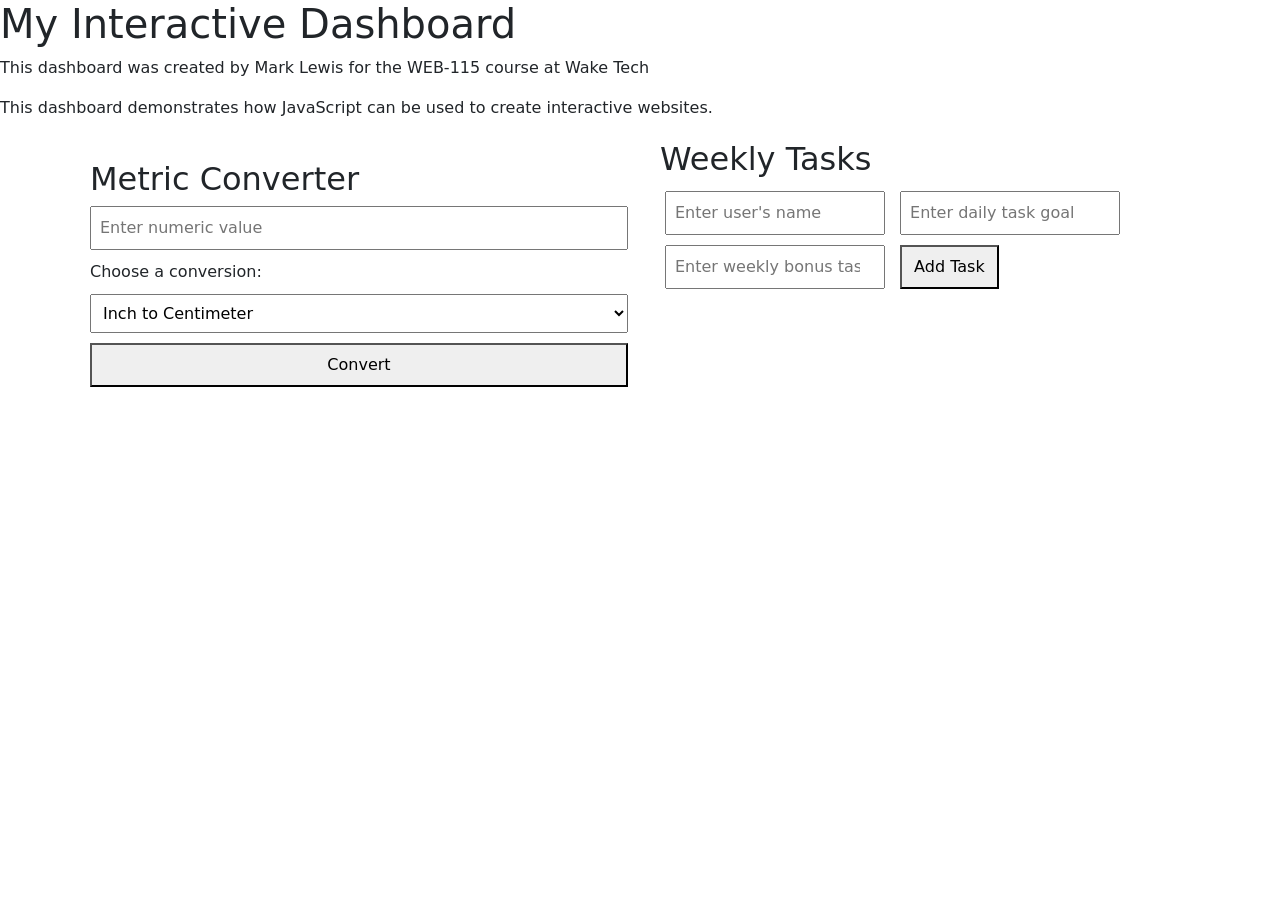
==== index.html @ 79c89e6d "Updated headers" ====
<!DOCTYPE html>
<html lang="en">
<head>
    <meta charset="UTF-8">
    <meta name="viewport" content="width=device-width, initial-scale=1.0">
    <title>Document</title>
    <link rel="stylesheet" href="css/style.css">
    
     <!-- Bootstrap  -->
    <link href="https://cdn.jsdelivr.net/npm/bootstrap@5.3.8/dist/css/bootstrap.min.css" 
    rel="stylesheet" integrity="sha384-sRIl4kxILFvY47J16cr9ZwB07vP4J8+LH7qKQnuqkuIAvNWLzeN8tE5YBujZqJLB" 
    crossorigin="anonymous">
     <script defer src="https://cdn.jsdelivr.net/npm/bootstrap@5.3.8/dist/js/bootstrap.bundle.min.js" 
     integrity="sha384-FKyoEForCGlyvwx9Hj09JcYn3nv7wiPVlz7YYwJrWVcXK/BmnVDxM+D2scQbITxI" 
     crossorigin="anonymous"></script>
</head>
<body>
    <h1>My Interactive Dashboard</h1>
    <p>This dashboard was created by Mark Lewis for the WEB-115 course at Wake Tech</p>
    <script>document.write("This dashboard demonstrates how JavaScript can be used to create interactive websites.")
    
   </script>
    <noscript> "Unfortunately, your web browser does not support JavaScript." </noscript>
     <div class="container">
    <div class="row">

        <div class="col" id="metric-converter">
            <h2 class="heading">Metric Converter</h2>
            <form id="metric-converter-form">
        <input type="number" id="number-input" placeholder="Enter numeric value">
        <label for="metric-imperial">Choose a conversion:</label>
        <select id="metric-imperial" name="units">
        <option value="inch to centimeter">Inch to Centimeter</option>
        <option value="foot to centimeter">Foot to Centimeter</option>
        <option value="yard to meter">Yard to Meter</option>
        <option value="mile to kilometer">Mile to Kilometer</option>
        <option value="centimeter to inch">Centimeter to Inch</option>
        <option value="centimeter to foot">Centimeter to Foot</option>
        <option value="meter to yard">Meter to Yard</option>
        <option value="kilometer to mile">Kilometer to Mile</option>
</select>
        <button id="convert-btn" type="submit">Convert</button>

    </form>
        <p id="result"></p>
        <script src="js/metric-converter.js"></script>
    </div>

  



        <div class="col" id="weekly-tasks">
            <h2 class="heading">Weekly Tasks</h2>
    <form id="task-form">
        <input type="text" id="name-input" placeholder="Enter user's name">
        <input type="number" id="taskgoal-input" placeholder="Enter daily task goal">
        <input type="number" id="weeklybonustasks-input" placeholder="Enter weekly bonus tasks">
        <button id="goal-btn" type="submit">Add Task</button>
    </form>

    <p id="goal-message"></p>

    <script src="js/task-manager.js"></script>

    </div>
        <!-- Dashboard Content -->
    </div>
</div>
</body>
</html>
---- css/style.css ----
#weekly-tasks {
    margin-top: 20px;
}

#weekly-tasks input {
    margin: 5px;
    padding: 8px;
}

#goal-btn {
    margin: 5px;
    padding: 8px 12px;
}

#metric-converter {
    padding: 20px;
    margin-top: 20px;
}

#metric-converter form {
    display: flex;
    flex-direction: column;
    gap: 10px;
}

#metric-converter input,
#metric-converter select,
#metric-converter button {
    padding: 8px;
}

#result {
    margin-top: 15px;
    font-weight: bold;
}
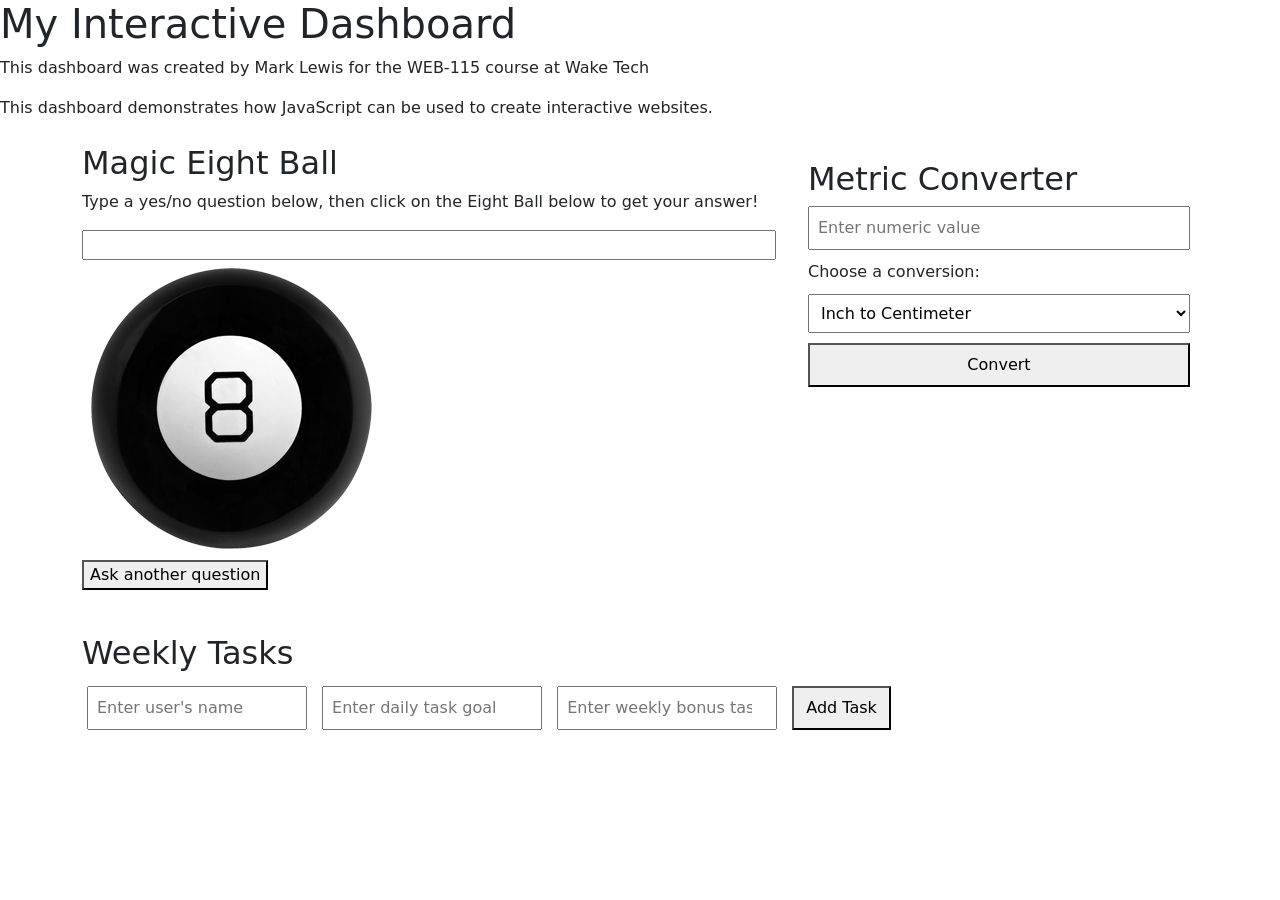
==== commit 1c5b72ca: "Merge branch 'main' of https://github.com/LewisMA1224/interactive-dashboard" ====
--- a/index.html
+++ b/index.html
@@ -3,7 +3,7 @@
 <head>
     <meta charset="UTF-8">
     <meta name="viewport" content="width=device-width, initial-scale=1.0">
-    <title>Document</title>
+    <title>Interactive Dashboard</title>
     <link rel="stylesheet" href="css/style.css">
     
      <!-- Bootstrap  -->
@@ -24,21 +24,38 @@
      <div class="container">
     <div class="row">
 
+<div class="col" id="magic-eight-ball">
+     <script src="js/magic-eight-ball.js" defer></script>﻿
+     <link rel="stylesheet" href="css/magic-eight-ball.css">
+     <h2 class="heading">Magic Eight Ball</h2>
+      <form>
+       <p>Type a yes/no question below, then click on the Eight Ball below to get your answer!</p>
+       <input id="question" name="question" size="80">
+       <div id="magicEightBall">
+        <div id="circle"></div>
+        <img id="ball" src="img/magic-eight-ball.png"/>
+       </div>
+       <button id="reset" name="reset" type="reset">Ask another question</button>
+      </form>
+      <br>
+   </div>
+
+
         <div class="col" id="metric-converter">
             <h2 class="heading">Metric Converter</h2>
             <form id="metric-converter-form">
         <input type="number" id="number-input" placeholder="Enter numeric value">
         <label for="metric-imperial">Choose a conversion:</label>
         <select id="metric-imperial" name="units">
-        <option value="inch to centimeter">Inch to Centimeter</option>
-        <option value="foot to centimeter">Foot to Centimeter</option>
-        <option value="yard to meter">Yard to Meter</option>
-        <option value="mile to kilometer">Mile to Kilometer</option>
-        <option value="centimeter to inch">Centimeter to Inch</option>
-        <option value="centimeter to foot">Centimeter to Foot</option>
-        <option value="meter to yard">Meter to Yard</option>
-        <option value="kilometer to mile">Kilometer to Mile</option>
-</select>
+        <option value="inch-to-centimeter">Inch to Centimeter</option>
+        <option value="foot-to-centimeter">Foot to Centimeter</option>
+        <option value="yard-to-meter">Yard to Meter</option>
+        <option value="mile-to-kilometer">Mile to Kilometer</option>
+        <option value="centimeter-to-inch">Centimeter to Inch</option>
+        <option value="centimeter-to-foot">Centimeter to Foot</option>
+        <option value="meter-to-yard">Meter to Yard</option>
+        <option value="kilometer-to-mile">Kilometer to Mile</option>
+        </select>
         <button id="convert-btn" type="submit">Convert</button>
 
     </form>
@@ -68,4 +85,4 @@
     </div>
 </div>
 </body>
-</html>+</html>
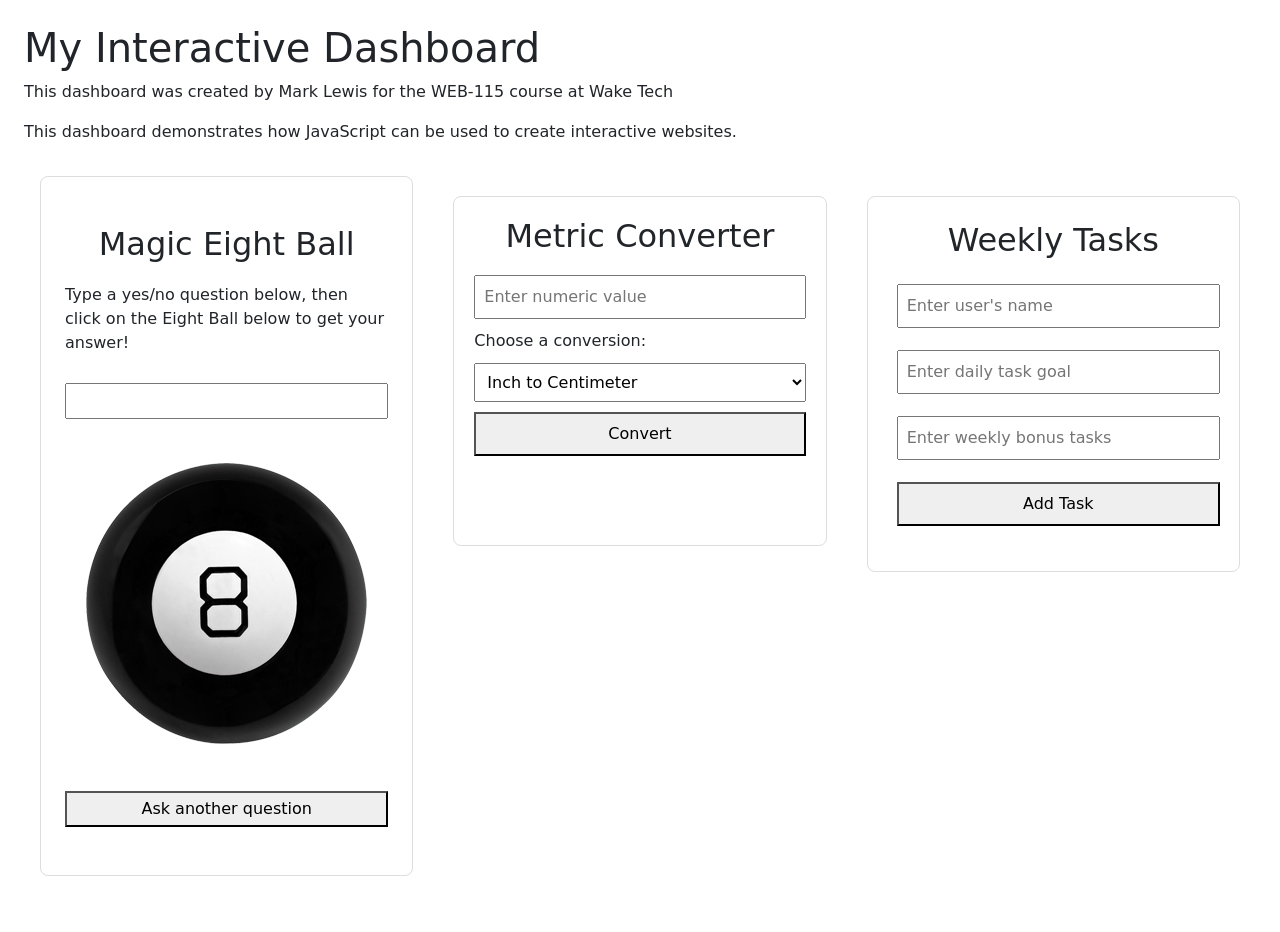
==== commit 350c5294: "Update Bootstrap CSS placement in <head>" ====
--- a/index.html
+++ b/index.html
@@ -4,12 +4,13 @@
     <meta charset="UTF-8">
     <meta name="viewport" content="width=device-width, initial-scale=1.0">
     <title>Interactive Dashboard</title>
-    <link rel="stylesheet" href="css/style.css">
-    
-     <!-- Bootstrap  -->
+    <!-- Bootstrap  -->
     <link href="https://cdn.jsdelivr.net/npm/bootstrap@5.3.8/dist/css/bootstrap.min.css" 
     rel="stylesheet" integrity="sha384-sRIl4kxILFvY47J16cr9ZwB07vP4J8+LH7qKQnuqkuIAvNWLzeN8tE5YBujZqJLB" 
     crossorigin="anonymous">
+    <link rel="stylesheet" href="css/style.css">
+    
+     
      <script defer src="https://cdn.jsdelivr.net/npm/bootstrap@5.3.8/dist/js/bootstrap.bundle.min.js" 
      integrity="sha384-FKyoEForCGlyvwx9Hj09JcYn3nv7wiPVlz7YYwJrWVcXK/BmnVDxM+D2scQbITxI" 
      crossorigin="anonymous"></script>
--- a/css/style.css
+++ b/css/style.css
@@ -32,4 +32,66 @@
 #result {
     margin-top: 15px;
     font-weight: bold;
+}
+
+body {
+    margin: 0;
+    padding: 1.5rem;
+}
+
+.container {
+    max-width: 1200px;
+    margin: 2rem auto;
+}
+
+.row {
+    display: grid;
+    grid-template-columns: repeat(3, 1fr);
+    gap: 2.5rem;
+    align-items: start;
+}
+
+.col {
+    padding: 1.5rem;
+    border: 1px solid #ddd;
+    border-radius: 8px;
+    min-height: 350px;
+}
+
+.heading {
+    margin-bottom: 1.25rem;
+    text-align: center;
+}
+
+form {
+    display: flex;
+    flex-direction: column;
+    gap: 0.75rem;
+}
+
+input,
+select,
+button {
+    width: 100%;
+    min-height: 2.25rem;
+    box-sizing: border-box;
+}
+
+button {
+    cursor: pointer;
+}
+
+#question {
+    max-width: 100%;
+}
+
+#magicEightBall {
+    margin: 1.5rem auto;
+}
+
+@media (max-width: 900px) {
+    .row {
+        grid-template-columns: 1fr;
+        gap: 1.5rem;
+    }
 }
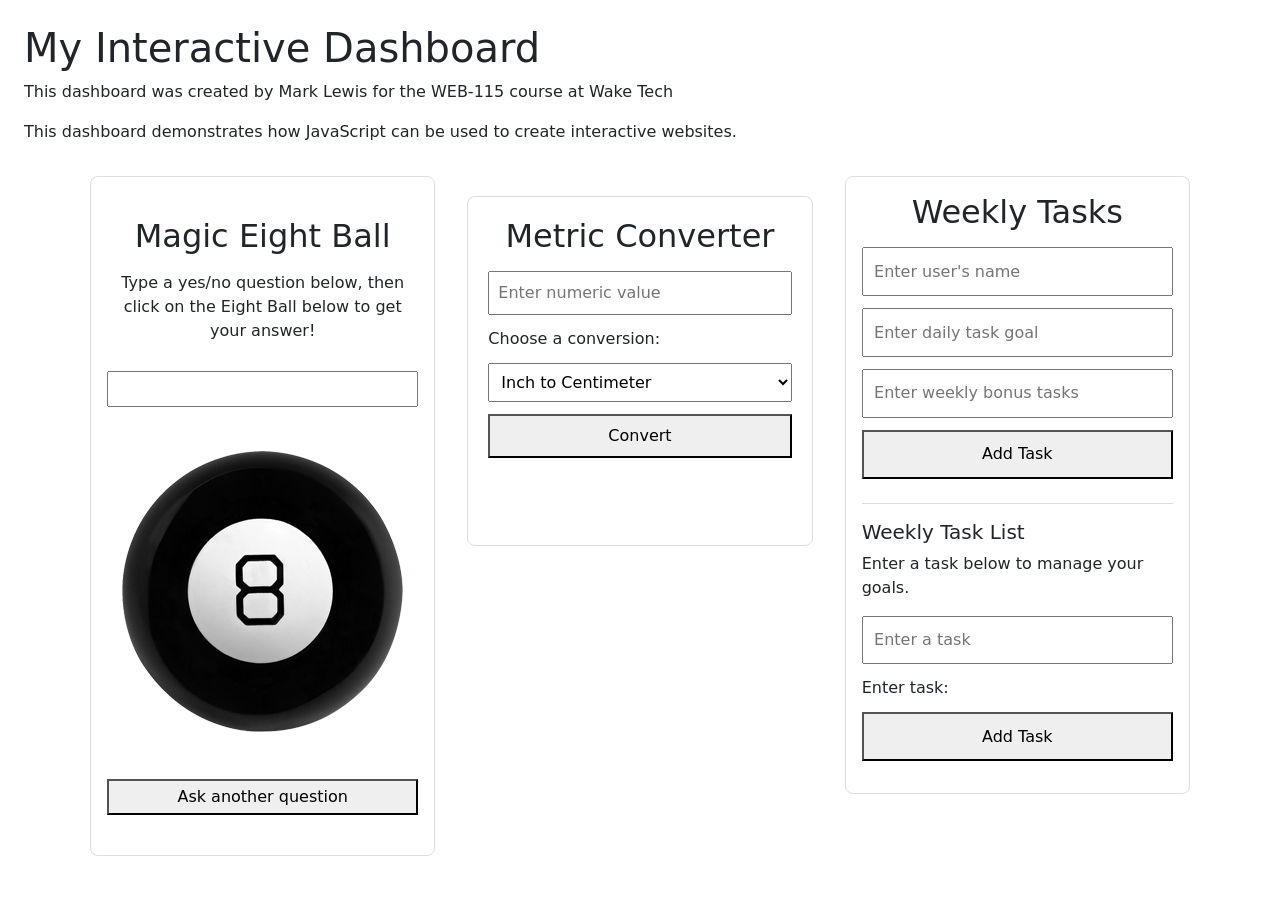
==== commit 301d379a: "UI in HTML with JS generated UL and task logic. Updated both CSS style sheets." ====
--- a/index.html
+++ b/index.html
@@ -4,13 +4,13 @@
     <meta charset="UTF-8">
     <meta name="viewport" content="width=device-width, initial-scale=1.0">
     <title>Interactive Dashboard</title>
-    <!-- Bootstrap  -->
+         <!-- Bootstrap  -->
     <link href="https://cdn.jsdelivr.net/npm/bootstrap@5.3.8/dist/css/bootstrap.min.css" 
     rel="stylesheet" integrity="sha384-sRIl4kxILFvY47J16cr9ZwB07vP4J8+LH7qKQnuqkuIAvNWLzeN8tE5YBujZqJLB" 
     crossorigin="anonymous">
     <link rel="stylesheet" href="css/style.css">
     
-     
+
      <script defer src="https://cdn.jsdelivr.net/npm/bootstrap@5.3.8/dist/js/bootstrap.bundle.min.js" 
      integrity="sha384-FKyoEForCGlyvwx9Hj09JcYn3nv7wiPVlz7YYwJrWVcXK/BmnVDxM+D2scQbITxI" 
      crossorigin="anonymous"></script>
@@ -76,7 +76,15 @@
         <input type="number" id="weeklybonustasks-input" placeholder="Enter weekly bonus tasks">
         <button id="goal-btn" type="submit">Add Task</button>
     </form>
-
+<div id="task-list">
+    <h3>Weekly Task List</h3>
+    <p>Enter a task below to manage your goals.</p>
+    <form>
+        <input type="text" id="task-name" placeholder="Enter a task">
+        <label for="task-name">Enter task:</label>
+        <button id="add-task" type="submit">Add Task</button>
+    </form>
+</div>
     <p id="goal-message"></p>
 
     <script src="js/task-manager.js"></script>
--- a/css/style.css
+++ b/css/style.css
@@ -1,37 +1,7 @@
-#weekly-tasks {
-    margin-top: 20px;
-}
+/* General page layout */
 
-#weekly-tasks input {
-    margin: 5px;
-    padding: 8px;
-}
-
-#goal-btn {
-    margin: 5px;
-    padding: 8px 12px;
-}
-
-#metric-converter {
-    padding: 20px;
-    margin-top: 20px;
-}
-
-#metric-converter form {
-    display: flex;
-    flex-direction: column;
-    gap: 10px;
-}
-
-#metric-converter input,
-#metric-converter select,
-#metric-converter button {
-    padding: 8px;
-}
-
-#result {
-    margin-top: 15px;
-    font-weight: bold;
+* {
+    box-sizing: border-box;
 }
 
 body {
@@ -40,28 +10,32 @@
 }
 
 .container {
-    max-width: 1200px;
+    max-width: 1100px;
     margin: 2rem auto;
 }
 
 .row {
     display: grid;
     grid-template-columns: repeat(3, 1fr);
-    gap: 2.5rem;
+    gap: 2rem;
     align-items: start;
 }
 
 .col {
-    padding: 1.5rem;
+    min-height: 350px;
+    padding: 1rem;
     border: 1px solid #ddd;
     border-radius: 8px;
-    min-height: 350px;
 }
 
 .heading {
-    margin-bottom: 1.25rem;
+    margin-top: 0;
+    margin-bottom: 1rem;
     text-align: center;
 }
+
+
+/* General form styling */
 
 form {
     display: flex;
@@ -81,6 +55,9 @@
     cursor: pointer;
 }
 
+
+/* Magic Eight Ball */
+
 #question {
     max-width: 100%;
 }
@@ -89,6 +66,80 @@
     margin: 1.5rem auto;
 }
 
+
+/* Metric Converter */
+
+#metric-converter {
+    margin-top: 20px;
+    padding: 20px;
+}
+
+#metric-converter input,
+#metric-converter select,
+#metric-converter button {
+    padding: 8px;
+}
+
+#result {
+    margin-top: 15px;
+    font-weight: bold;
+}
+
+
+/* Weekly Tasks */
+
+#weekly-tasks {
+    margin-top: 0;
+}
+
+#weekly-tasks input {
+    width: 100%;
+    margin: 0;
+    padding: 0.65rem;
+}
+
+#goal-btn,
+#add-task {
+    width: 100%;
+    margin: 0;
+    padding: 0.65rem;
+}
+
+#goal-message {
+    margin-top: 1rem;
+    line-height: 1.5;
+}
+
+
+/* Dynamic Task List */
+
+#task-list {
+    margin-top: 1.5rem;
+    padding-top: 1rem;
+    border-top: 1px solid #ddd;
+}
+
+#task-list h3 {
+    margin: 0 0 0.5rem;
+    font-size: 1.25rem;
+}
+
+#task-list p {
+    margin: 0 0 1rem;
+}
+
+#user-tasks {
+    margin: 1rem 0 0;
+    padding-left: 1.25rem;
+}
+
+#user-tasks li {
+    margin-bottom: 0.4rem;
+}
+
+
+/* Responsive Layout */
+
 @media (max-width: 900px) {
     .row {
         grid-template-columns: 1fr;
--- a/css/magic-eight-ball.css
+++ b/css/magic-eight-ball.css
@@ -0,0 +1,37 @@
+#magic-eight-ball {
+    max-width: 410px;
+    margin: auto;
+    text-align: center;
+}
+
+#circle {
+    display: none;
+    position: absolute;
+    width: 150px;
+    height: 150px;
+    margin-top: 70px;
+    margin-left: 70px;
+    border-radius: 50%;
+    background-color: white;
+    color: black;
+    font-size: 12pt;
+    text-wrap: wrap;
+}
+
+img:active {
+    animation: shake 1s infinite;
+}
+
+@keyframes shake {
+    0%   { transform: translate(1px, 1px) rotate(0deg); }
+    10%  { transform: translate(-1px, -2px) rotate(-1deg); }
+    20%  { transform: translate(-3px, 0) rotate(1deg); }
+    30%  { transform: translate(3px, 2px) rotate(0deg); }
+    40%  { transform: translate(1px, -1px) rotate(1deg); }
+    50%  { transform: translate(-1px, 2px) rotate(-1deg); }
+    60%  { transform: translate(-3px, 1px) rotate(0deg); }
+    70%  { transform: translate(3px, 1px) rotate(-1deg); }
+    80%  { transform: translate(-1px, -1px) rotate(1deg); }
+    90%  { transform: translate(1px, 2px) rotate(0deg); }
+    100% { transform: translate(1px, -2px) rotate(-1deg); }
+}
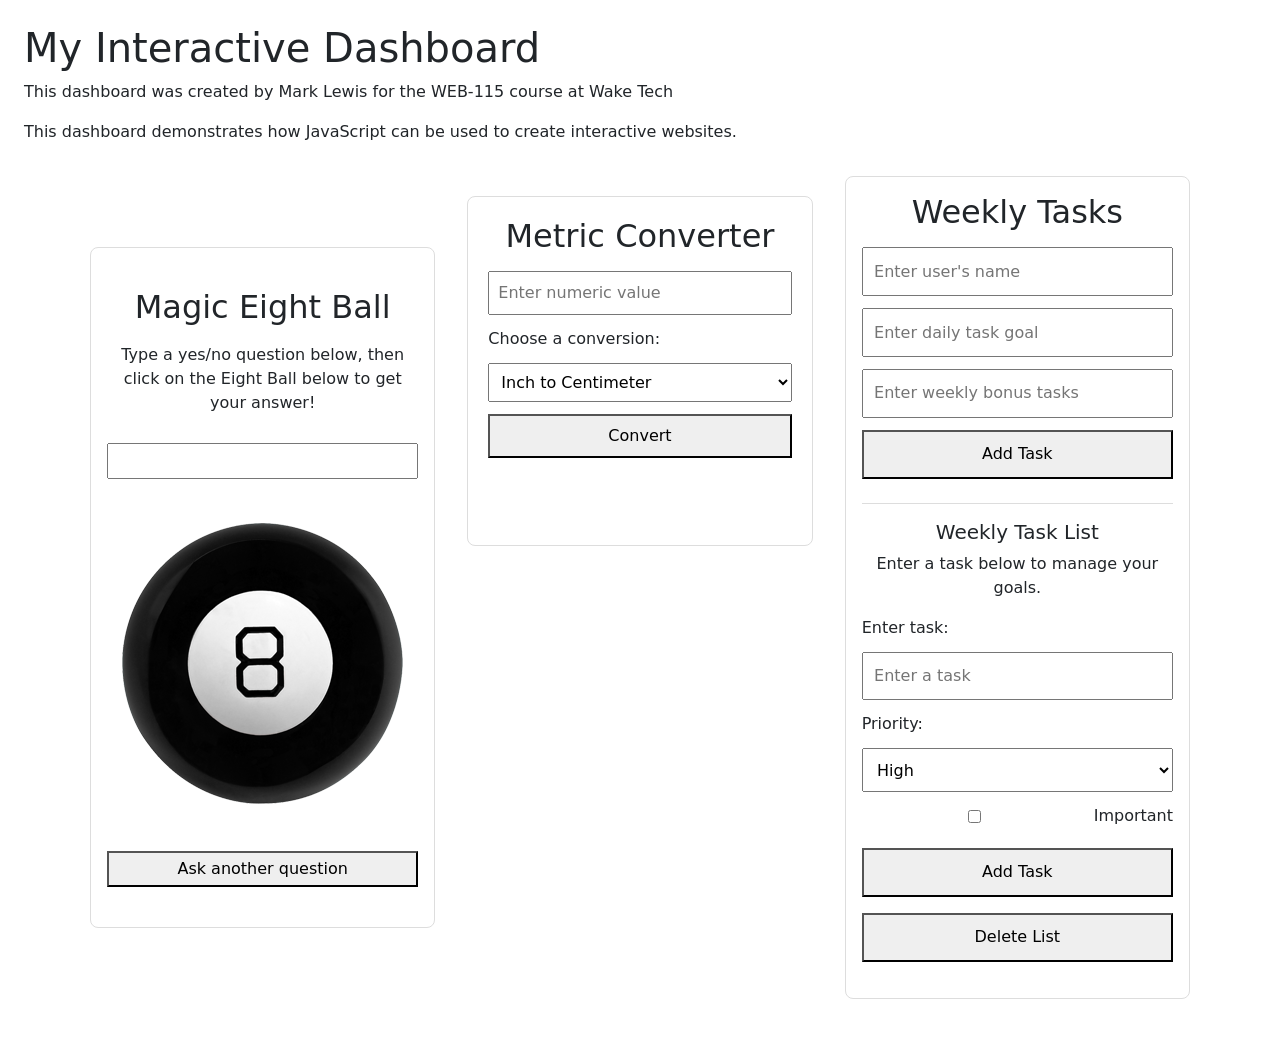
==== commit c0ed9573: "Converted task list to object format with task controls" ====
--- a/index.html
+++ b/index.html
@@ -10,7 +10,6 @@
     crossorigin="anonymous">
     <link rel="stylesheet" href="css/style.css">
     
-
      <script defer src="https://cdn.jsdelivr.net/npm/bootstrap@5.3.8/dist/js/bootstrap.bundle.min.js" 
      integrity="sha384-FKyoEForCGlyvwx9Hj09JcYn3nv7wiPVlz7YYwJrWVcXK/BmnVDxM+D2scQbITxI" 
      crossorigin="anonymous"></script>
@@ -79,10 +78,25 @@
 <div id="task-list">
     <h3>Weekly Task List</h3>
     <p>Enter a task below to manage your goals.</p>
-    <form>
+
+    <form id="task-manager-form">
+        <label for="task-name">Enter task:</label>
         <input type="text" id="task-name" placeholder="Enter a task">
-        <label for="task-name">Enter task:</label>
+
+        <label for="task-priority">Priority:</label>
+        <select id="task-priority">
+            <option value="High">High</option>
+            <option value="Medium">Medium</option>
+            <option value="Low">Low</option>
+        </select>
+
+        <label>
+            <input type="checkbox" id="task-important">
+            Important
+        </label>
+
         <button id="add-task" type="submit">Add Task</button>
+        <button id="delete-list" type="button">Delete List</button>
     </form>
 </div>
     <p id="goal-message"></p>
--- a/css/style.css
+++ b/css/style.css
@@ -92,14 +92,16 @@
     margin-top: 0;
 }
 
-#weekly-tasks input {
+#weekly-tasks input,
+#weekly-tasks select {
     width: 100%;
     margin: 0;
     padding: 0.65rem;
 }
 
 #goal-btn,
-#add-task {
+#add-task,
+#delete-list {
     width: 100%;
     margin: 0;
     padding: 0.65rem;
@@ -111,7 +113,7 @@
 }
 
 
-/* Dynamic Task List */
+/* Task Manager */
 
 #task-list {
     margin-top: 1.5rem;
@@ -121,28 +123,81 @@
 
 #task-list h3 {
     margin: 0 0 0.5rem;
+    text-align: center;
     font-size: 1.25rem;
 }
 
 #task-list p {
     margin: 0 0 1rem;
+    text-align: center;
+}
+
+#task-manager-form {
+    display: flex;
+    flex-direction: column;
+    gap: 0.75rem;
+}
+
+#task-manager-form label {
+    display: flex;
+    align-items: center;
+    gap: 0.4rem;
+}
+
+#task-important {
+    width: auto;
+    min-height: auto;
+    margin: 0 0.5rem 0 0;
+    vertical-align: middle;
+}
+
+
+
+#add-task {
+    margin-top: 0.5rem;
+}
+
+#delete-list {
+    margin-top: 0.25rem;
 }
 
 #user-tasks {
-    margin: 1rem 0 0;
-    padding-left: 1.25rem;
+    margin: 1.25rem 0 0;
+    padding-left: 0;
+    list-style: none;
 }
 
 #user-tasks li {
-    margin-bottom: 0.4rem;
+    margin-bottom: 1rem;
+    padding: 0.85rem;
+    border: 1px solid #ddd;
+    border-radius: 6px;
+}
+
+#user-tasks button {
+    width: auto;
+    min-height: auto;
+    margin-top: 0.5rem;
+    margin-right: 0.4rem;
+    padding: 0.4rem 0.65rem;
 }
 
 
 /* Responsive Layout */
 
 @media (max-width: 900px) {
+
     .row {
         grid-template-columns: 1fr;
         gap: 1.5rem;
     }
+}
+
+@media (max-width: 600px) {
+
+    #user-tasks button {
+        width: 100%;
+        margin-right: 0;
+        margin-bottom: 0.35rem;
+    }
 }
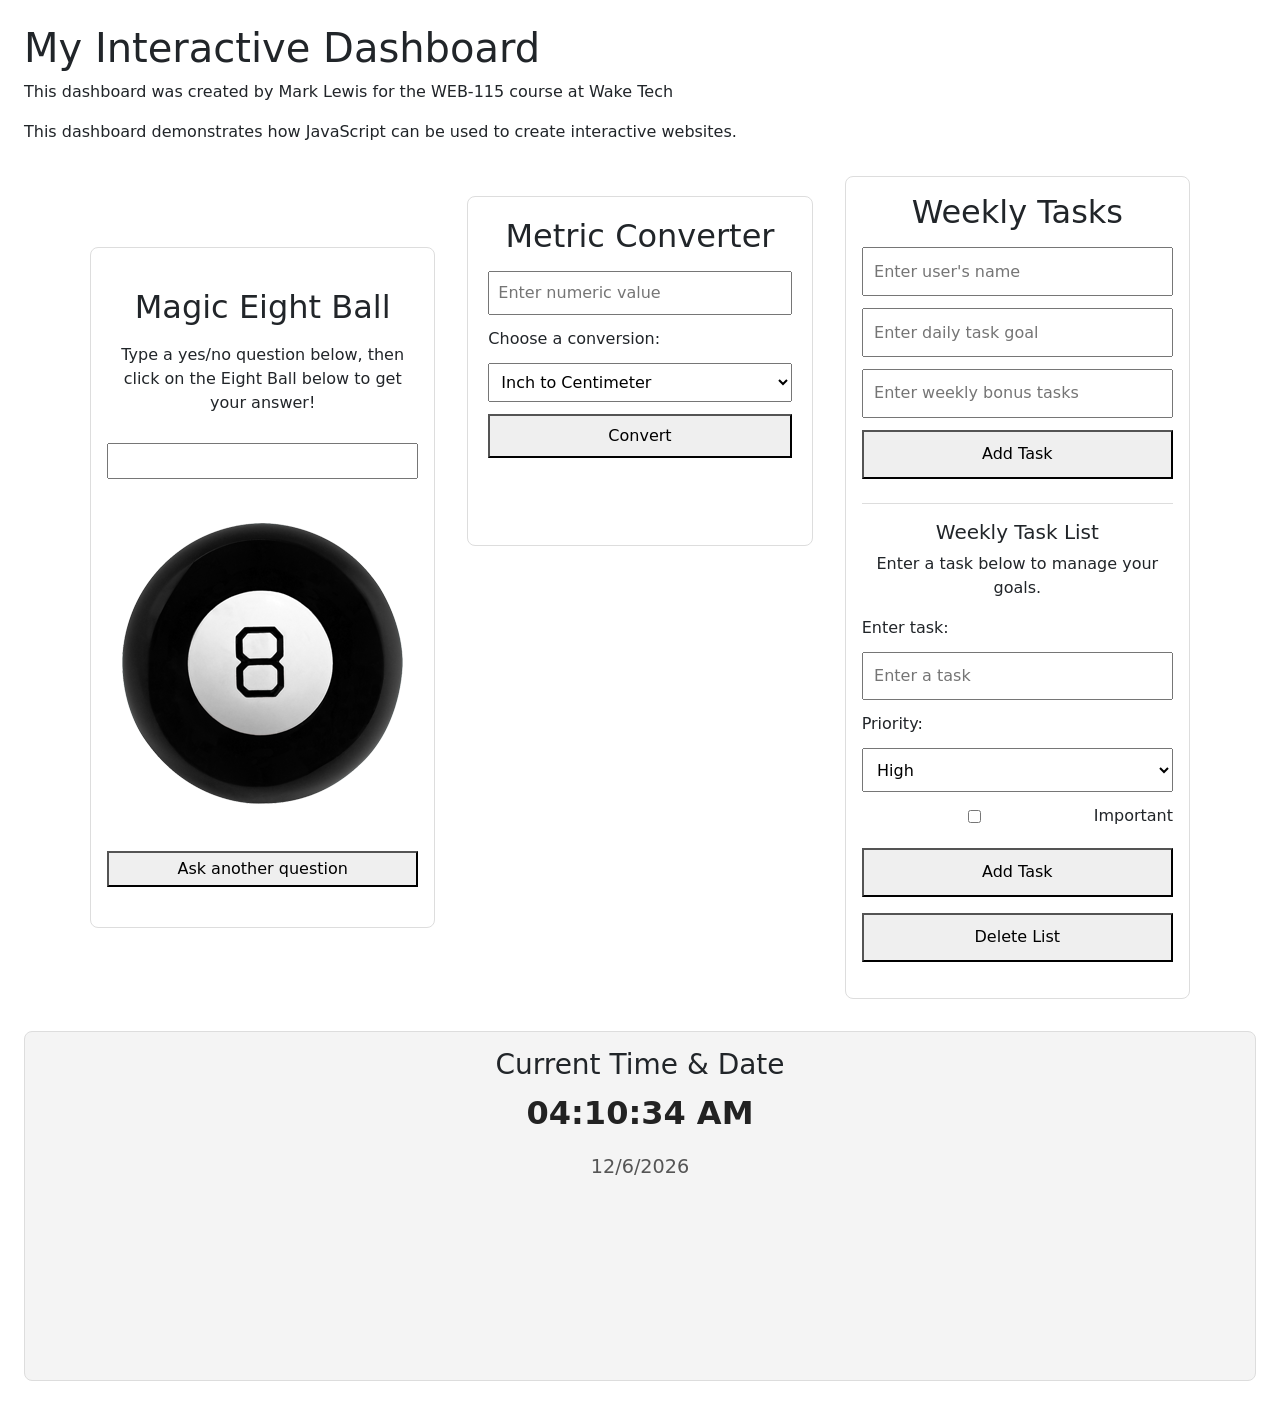
==== commit 174d0112: "Implemented real-time clock and date component" ====
--- a/index.html
+++ b/index.html
@@ -9,7 +9,8 @@
     rel="stylesheet" integrity="sha384-sRIl4kxILFvY47J16cr9ZwB07vP4J8+LH7qKQnuqkuIAvNWLzeN8tE5YBujZqJLB" 
     crossorigin="anonymous">
     <link rel="stylesheet" href="css/style.css">
-    
+    <link rel="stylesheet" href="css/digital-clock.css">
+    <script src="js/digital-clock.js" defer></script>
      <script defer src="https://cdn.jsdelivr.net/npm/bootstrap@5.3.8/dist/js/bootstrap.bundle.min.js" 
      integrity="sha384-FKyoEForCGlyvwx9Hj09JcYn3nv7wiPVlz7YYwJrWVcXK/BmnVDxM+D2scQbITxI" 
      crossorigin="anonymous"></script>
@@ -107,5 +108,12 @@
         <!-- Dashboard Content -->
     </div>
 </div>
+
+<!-- Real-Time Digital Clock and Calendar -->
+<div id="digital-clock" class="col">
+    <h3>Current Time &amp; Date</h3>
+    <p id="clock-face"></p>
+    <p id="calendar-date"></p>
+</div>
 </body>
 </html>
--- a/css/digital-clock.css
+++ b/css/digital-clock.css
@@ -0,0 +1,17 @@
+/* Real-Time Digital Clock and Calendar */
+
+#digital-clock {
+    text-align: center;
+    background-color: #f4f4f4;
+}
+
+#clock-face {
+    font-size: 2rem;
+    font-weight: bold;
+    color: #222222;
+}
+
+#calendar-date {
+    font-size: 1.2rem;
+    color: #555555;
+}
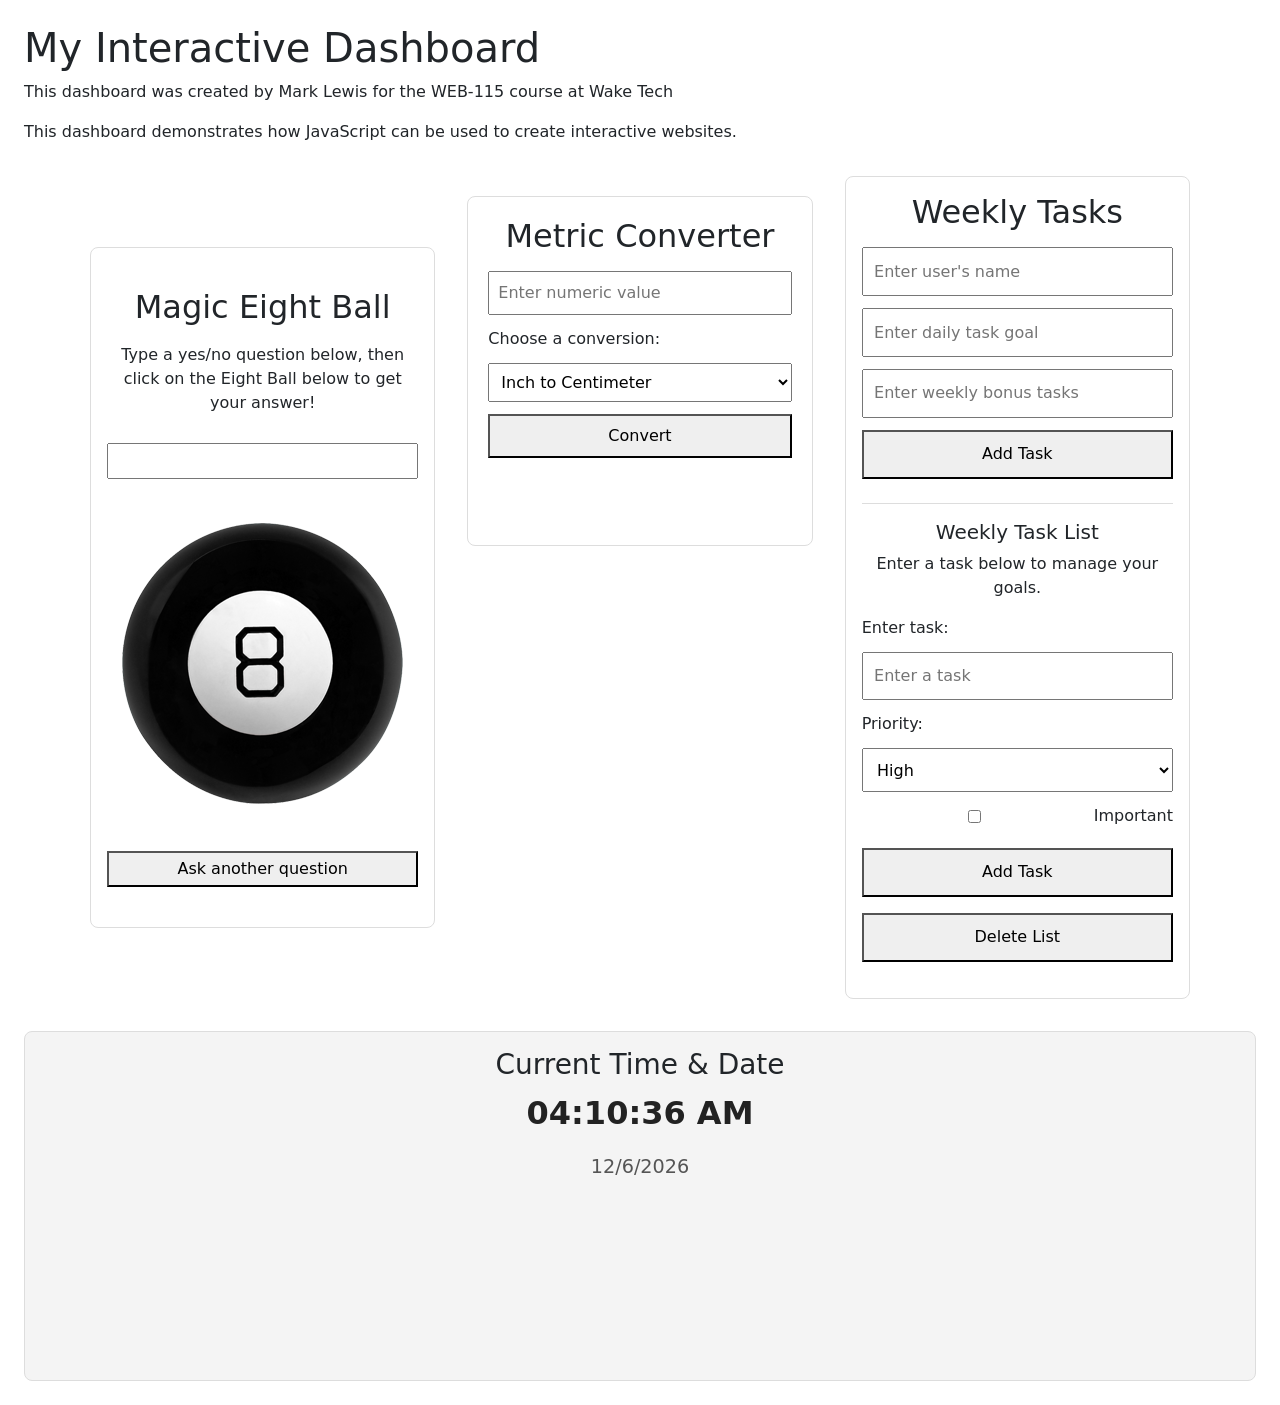
==== commit 7828f117: "Updated clock structure and README" ====
--- a/index.html
+++ b/index.html
@@ -22,7 +22,8 @@
     
    </script>
     <noscript> "Unfortunately, your web browser does not support JavaScript." </noscript>
-     <div class="container">
+    <main>
+    <div class="container">
     <div class="row">
 
 <div class="col" id="magic-eight-ball">
@@ -115,5 +116,6 @@
     <p id="clock-face"></p>
     <p id="calendar-date"></p>
 </div>
+</main> 
 </body>
 </html>
